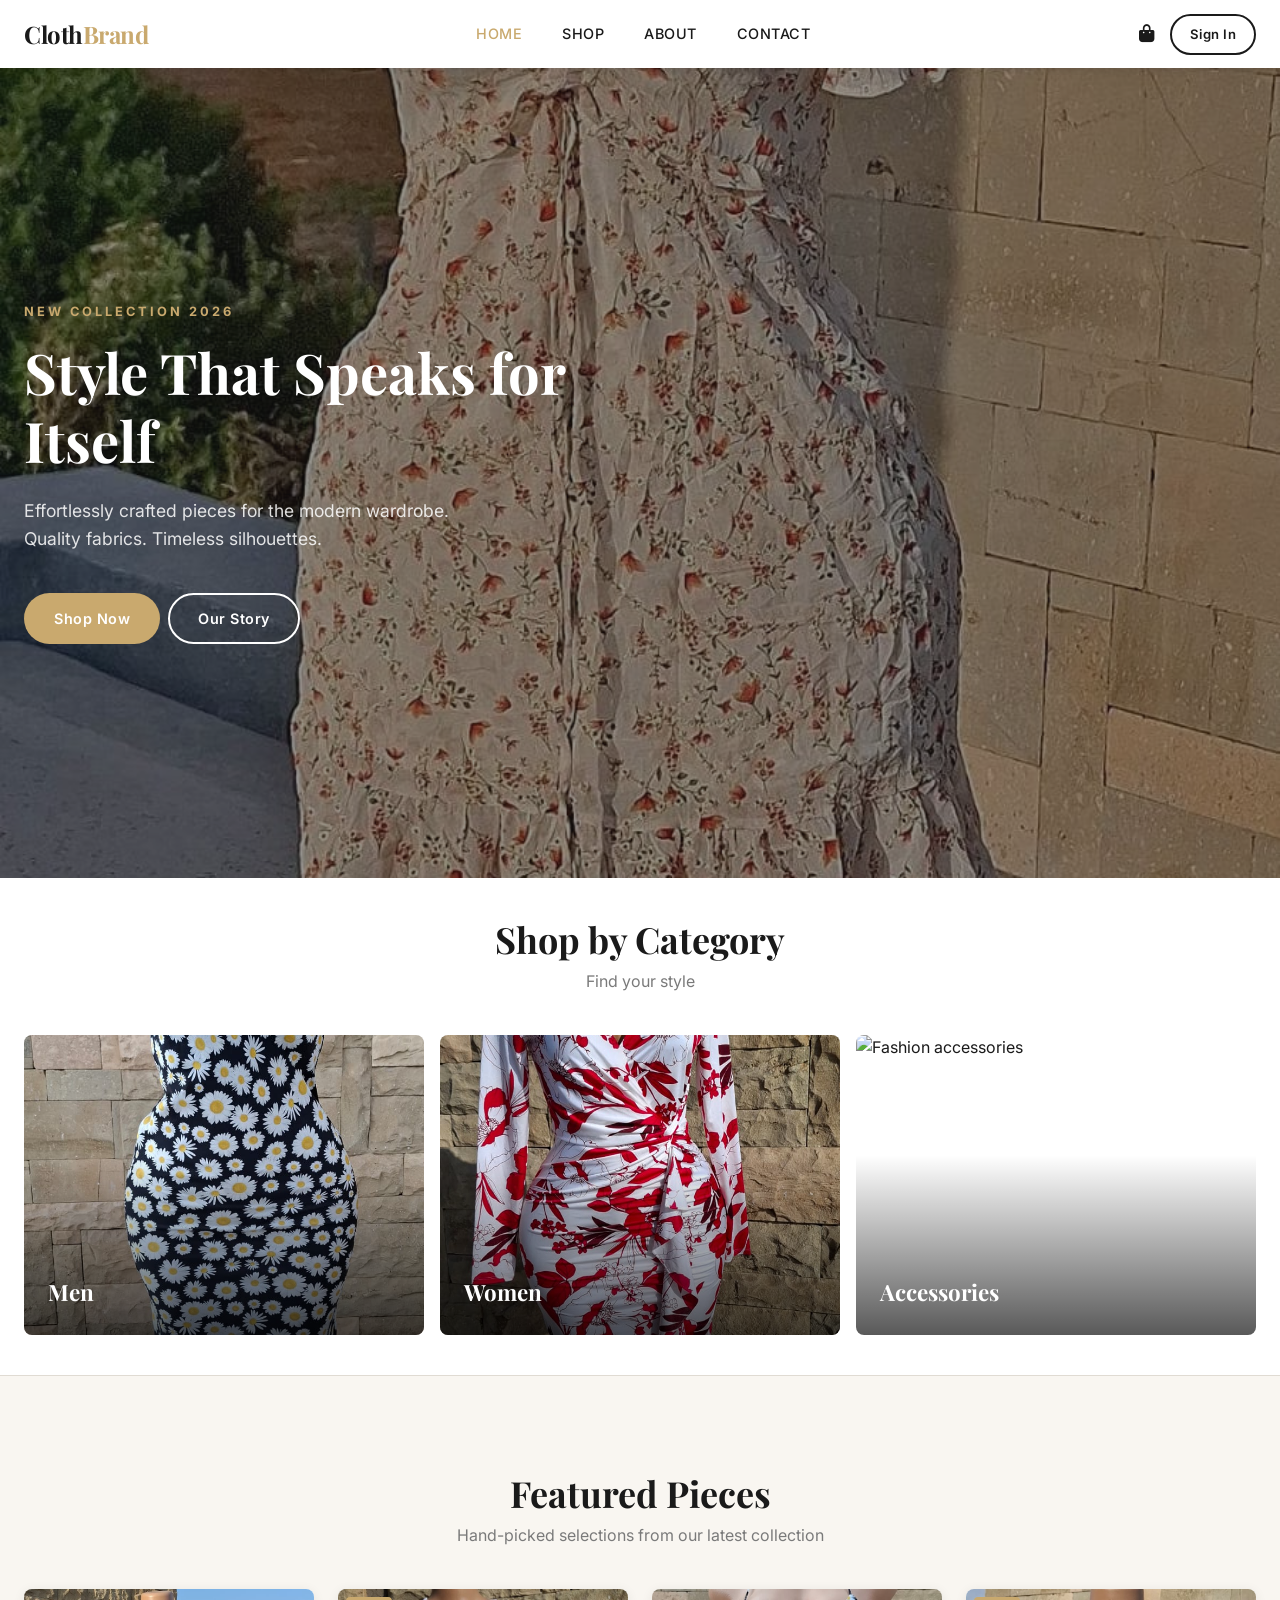
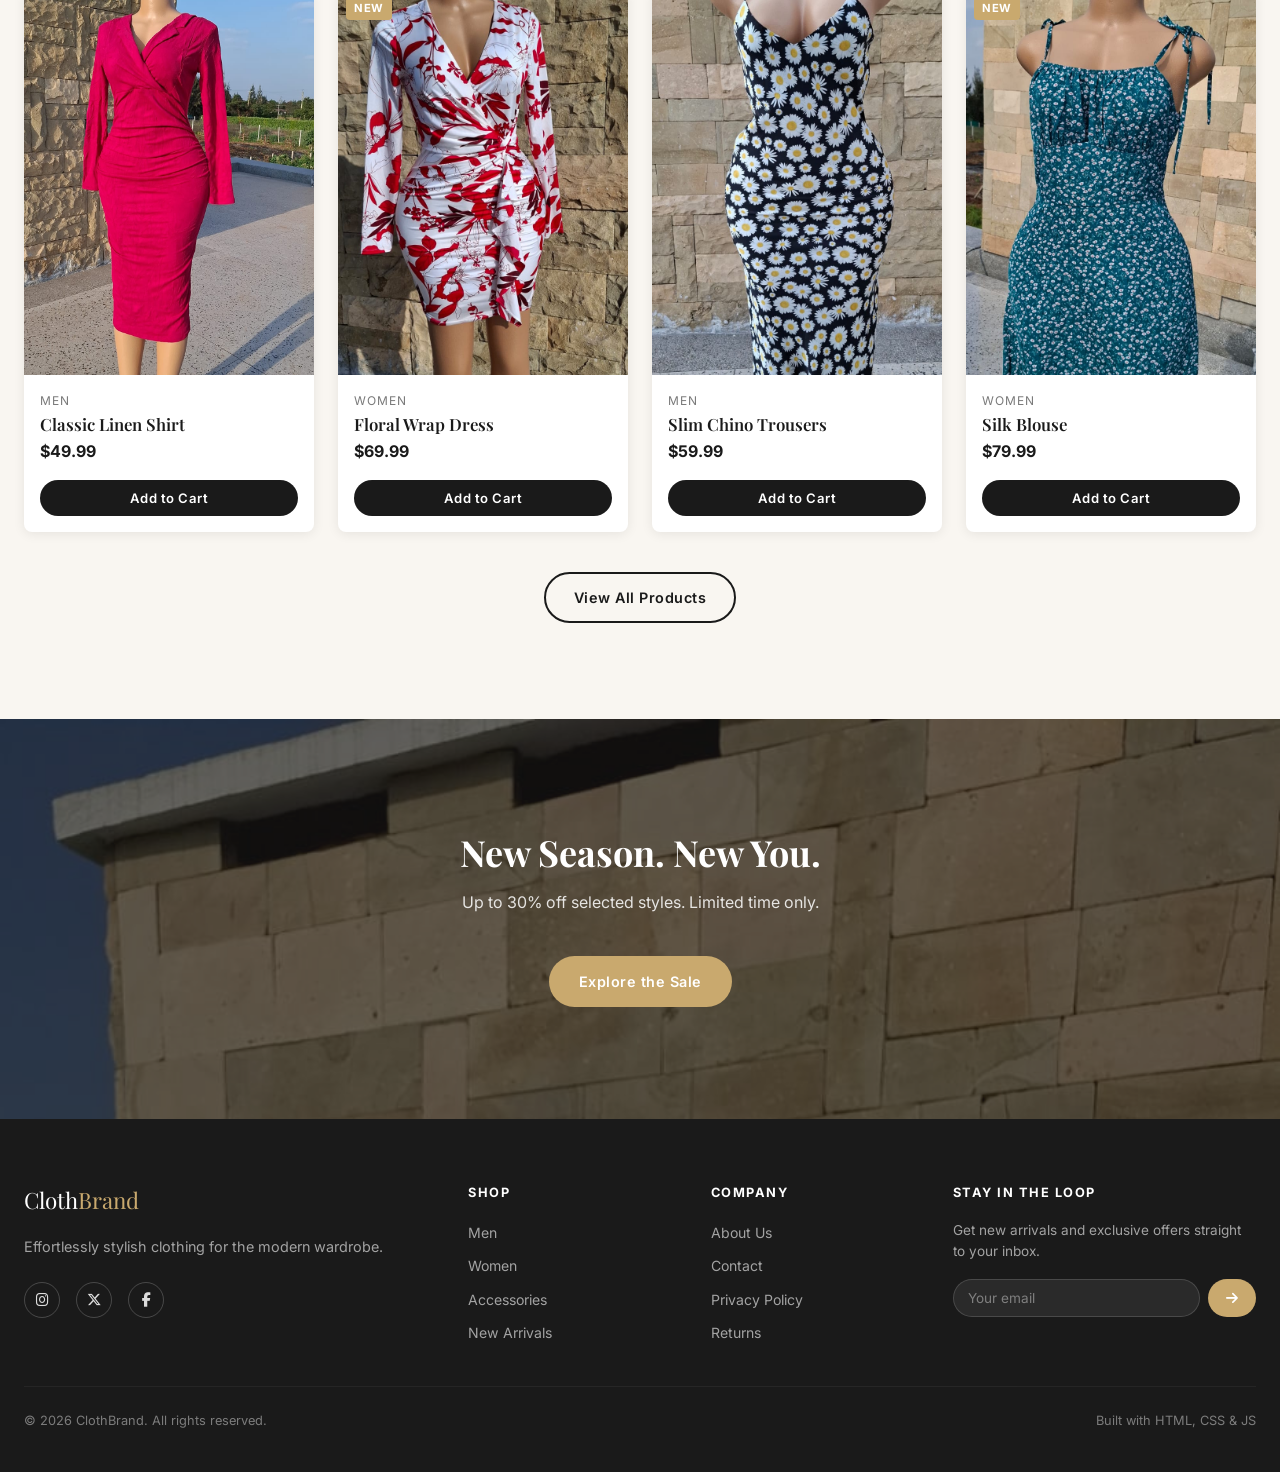
==== src/pages/index.html @ 19f6bce6 "feat: initial project scaffold — HTML pages, CSS, JS, spec files, images" ====
<!DOCTYPE html>
<html lang="en">
<head>
  <meta charset="UTF-8">
  <meta name="viewport" content="width=device-width, initial-scale=1.0">
  <meta name="description" content="Clothing Brand — Discover effortlessly stylish clothing for every occasion. Shop men's, women's and accessories.">
  <title>Clothing Brand — Home</title>

  <!-- Fonts -->
  <link rel="preconnect" href="https://fonts.googleapis.com">
  <link rel="preconnect" href="https://fonts.gstatic.com" crossorigin>
  <link href="https://fonts.googleapis.com/css2?family=Inter:wght@400;500;600;700&family=Playfair+Display:wght@700&display=swap" rel="stylesheet">

  <!-- Icons -->
  <link rel="stylesheet" href="https://cdnjs.cloudflare.com/ajax/libs/font-awesome/6.5.0/css/all.min.css">

  <!-- Styles -->
  <link rel="stylesheet" href="../css/base.css">
  <link rel="stylesheet" href="../css/layout.css">
  <link rel="stylesheet" href="../css/components.css">
  <link rel="stylesheet" href="../css/pages.css">
</head>
<body>

  <!-- ── NAVBAR ─────────────────────────────────────────── -->
  <nav class="navbar" role="navigation" aria-label="Main navigation">
    <div class="container">
      <div class="navbar__inner">
        <a href="index.html" class="navbar__logo">Cloth<span>Brand</span></a>

        <ul class="navbar__links">
          <li><a href="index.html">Home</a></li>
          <li><a href="shop.html">Shop</a></li>
          <li><a href="about.html">About</a></li>
          <li><a href="contact.html">Contact</a></li>
        </ul>

        <div class="navbar__actions">
          <a href="cart.html" class="cart-btn" aria-label="Shopping cart">
            <i class="fa-solid fa-bag-shopping"></i>
            <span class="cart-badge hidden" aria-live="polite">0</span>
          </a>
          <a href="auth.html" class="btn btn--outline btn--sm">Sign In</a>
          <button class="hamburger" aria-label="Toggle navigation menu" aria-expanded="false">
            <span></span><span></span><span></span>
          </button>
        </div>
      </div>
    </div>
  </nav>

  <!-- Mobile nav -->
  <div class="mobile-nav" role="navigation" aria-label="Mobile navigation">
    <a href="index.html">Home</a>
    <a href="shop.html">Shop</a>
    <a href="about.html">About</a>
    <a href="contact.html">Contact</a>
    <a href="cart.html"><i class="fa-solid fa-bag-shopping"></i> Cart</a>
    <a href="auth.html">Sign In</a>
  </div>

  <main>
    <!-- ── HERO ───────────────────────────────────────────── -->
    <section class="hero" aria-label="Hero banner">
      <div class="hero__bg" role="img" aria-label="Fashion model in stylish clothing"></div>
      <div class="container">
        <div class="hero__content">
          <p class="hero__label">New Collection 2026</p>
          <h1 class="hero__title">Style That Speaks for Itself</h1>
          <p class="hero__subtitle">
            Effortlessly crafted pieces for the modern wardrobe.<br>
            Quality fabrics. Timeless silhouettes.
          </p>
          <div class="flex gap-sm flex-wrap">
            <a href="shop.html" class="btn btn--accent">Shop Now</a>
            <a href="about.html" class="btn btn--outline" style="border-color:#fff;color:#fff">Our Story</a>
          </div>
        </div>
      </div>
    </section>

    <!-- ── CATEGORY STRIP ─────────────────────────────────── -->
    <section class="category-strip section--sm" aria-label="Shop by category">
      <div class="container">
        <div class="section-heading">
          <h2>Shop by Category</h2>
          <p>Find your style</p>
        </div>
        <div class="category-strip__grid">
          <a href="shop.html?category=men" class="category-card" aria-label="Shop Men's clothing">
            <img src="../../public/images/cbs4.jpeg" alt="Men's clothing" class="category-card__img">
            <div class="category-card__overlay">
              <span class="category-card__label">Men</span>
            </div>
          </a>
          <a href="shop.html?category=women" class="category-card" aria-label="Shop Women's clothing">
            <img src="../../public/images/cbs3.jpeg" alt="Women's clothing" class="category-card__img">
            <div class="category-card__overlay">
              <span class="category-card__label">Women</span>
            </div>
          </a>
          <a href="shop.html?category=accessories" class="category-card" aria-label="Shop Accessories">
            <img src="../../public/images/cbs6.jpeg" alt="Fashion accessories" class="category-card__img">
            <div class="category-card__overlay">
              <span class="category-card__label">Accessories</span>
            </div>
          </a>
        </div>
      </div>
    </section>

    <!-- ── FEATURED PRODUCTS ──────────────────────────────── -->
    <section class="section" aria-label="Featured products">
      <div class="container">
        <div class="section-heading">
          <h2>Featured Pieces</h2>
          <p>Hand-picked selections from our latest collection</p>
        </div>
        <div class="product-grid product-grid--4" id="featured-grid">
          <!-- Populated by main.js -->
        </div>
        <div class="text-center mt-xl">
          <a href="shop.html" class="btn btn--outline">View All Products</a>
        </div>
      </div>
    </section>

    <!-- ── PROMO BANNER ───────────────────────────────────── -->
    <section class="promo-banner" aria-label="Promotional banner">
      <div class="promo-banner__bg" role="img" aria-label="Fashion collection promo banner"></div>
      <div class="container">
        <div class="promo-banner__content">
          <h2>New Season. New You.</h2>
          <p>Up to 30% off selected styles. Limited time only.</p>
          <a href="shop.html" class="btn btn--accent">Explore the Sale</a>
        </div>
      </div>
    </section>
  </main>

  <!-- ── FOOTER ─────────────────────────────────────────── -->
  <footer class="footer" role="contentinfo">
    <div class="container">
      <div class="footer__grid">
        <div>
          <p class="footer__brand-name">Cloth<span>Brand</span></p>
          <p class="footer__tagline">Effortlessly stylish clothing for the modern wardrobe.</p>
          <div class="footer__socials" aria-label="Social media links">
            <a href="#" aria-label="Instagram"><i class="fa-brands fa-instagram"></i></a>
            <a href="#" aria-label="Twitter / X"><i class="fa-brands fa-x-twitter"></i></a>
            <a href="#" aria-label="Facebook"><i class="fa-brands fa-facebook-f"></i></a>
          </div>
        </div>
        <div>
          <p class="footer__heading">Shop</p>
          <ul class="footer__links">
            <li><a href="shop.html?category=men">Men</a></li>
            <li><a href="shop.html?category=women">Women</a></li>
            <li><a href="shop.html?category=accessories">Accessories</a></li>
            <li><a href="shop.html">New Arrivals</a></li>
          </ul>
        </div>
        <div>
          <p class="footer__heading">Company</p>
          <ul class="footer__links">
            <li><a href="about.html">About Us</a></li>
            <li><a href="contact.html">Contact</a></li>
            <li><a href="#">Privacy Policy</a></li>
            <li><a href="#">Returns</a></li>
          </ul>
        </div>
        <div>
          <p class="footer__heading">Stay in the Loop</p>
          <p style="font-size:0.85rem;opacity:0.7;margin-bottom:1rem;">
            Get new arrivals and exclusive offers straight to your inbox.
          </p>
          <form class="newsletter-form" aria-label="Newsletter signup" onsubmit="return false">
            <input type="email" class="newsletter-input" placeholder="Your email" aria-label="Email address">
            <button type="submit" class="newsletter-btn" aria-label="Subscribe to newsletter">
              <i class="fa-solid fa-arrow-right"></i>
            </button>
          </form>
        </div>
      </div>
      <div class="footer__bottom">
        <span>&copy; 2026 ClothBrand. All rights reserved.</span>
        <span>Built with HTML, CSS &amp; JS</span>
      </div>
    </div>
  </footer>

  <!-- JS (ES modules) -->
  <script type="module" src="../js/main.js"></script>
</body>
</html>
---- src/css/base.css ----
/* ============================================================
   BASE.CSS — Reset, Custom Properties, Typography
   ============================================================ */

/* --- CSS Reset --- */
*, *::before, *::after {
  box-sizing: border-box;
  margin: 0;
  padding: 0;
}

html {
  scroll-behavior: smooth;
  font-size: 16px;
}

body {
  font-family: var(--font-body);
  background-color: var(--color-bg);
  color: var(--color-primary);
  line-height: 1.6;
  -webkit-font-smoothing: antialiased;
}

img {
  max-width: 100%;
  height: auto;
  display: block;
}

a {
  color: inherit;
  text-decoration: none;
}

ul, ol {
  list-style: none;
}

button, input, select, textarea {
  font-family: inherit;
  font-size: inherit;
}

button {
  cursor: pointer;
  border: none;
  background: none;
}

/* --- Design Tokens --- */
:root {
  /* Colors */
  --color-primary:  #1a1a1a;
  --color-accent:   #c9a96e;
  --color-accent-dark: #b08d52;
  --color-bg:       #f9f6f1;
  --color-surface:  #ffffff;
  --color-muted:    #7a7a7a;
  --color-border:   #e0dbd3;
  --color-error:    #d94f4f;
  --color-success:  #3a9e6f;

  /* Typography */
  --font-heading: 'Playfair Display', Georgia, serif;
  --font-body:    'Inter', -apple-system, BlinkMacSystemFont, sans-serif;

  /* Sizing */
  --radius-sm:   4px;
  --radius-card: 8px;
  --radius-pill: 50px;

  /* Shadows */
  --shadow-card: 0 2px 12px rgba(0, 0, 0, 0.08);
  --shadow-nav:  0 2px 8px rgba(0, 0, 0, 0.10);

  /* Transitions */
  --transition: 0.2s ease;

  /* Spacing scale */
  --space-xs:  4px;
  --space-sm:  8px;
  --space-md:  16px;
  --space-lg:  24px;
  --space-xl:  40px;
  --space-2xl: 64px;
  --space-3xl: 96px;
}

/* --- Typography Scale --- */
h1, h2, h3, h4, h5, h6 {
  font-family: var(--font-heading);
  line-height: 1.2;
  font-weight: 700;
}

h1 { font-size: clamp(2rem, 5vw, 3.5rem); }
h2 { font-size: clamp(1.5rem, 3vw, 2.25rem); }
h3 { font-size: clamp(1.2rem, 2vw, 1.5rem); }
h4 { font-size: 1.125rem; }

p {
  margin-bottom: var(--space-md);
}

p:last-child {
  margin-bottom: 0;
}

/* --- Focus styles (accessibility) --- */
:focus-visible {
  outline: 2px solid var(--color-accent);
  outline-offset: 3px;
}

/* --- Screen reader only utility --- */
.sr-only {
  position: absolute;
  width: 1px;
  height: 1px;
  overflow: hidden;
  clip: rect(0 0 0 0);
  white-space: nowrap;
}
---- src/css/layout.css ----
/* ============================================================
   LAYOUT.CSS — Container, Grid, Flexbox Utilities
   ============================================================ */

/* --- Container --- */
.container {
  width: 100%;
  max-width: 1280px;
  margin-inline: auto;
  padding-inline: var(--space-lg);
}

.container--narrow {
  max-width: 800px;
  margin-inline: auto;
  padding-inline: var(--space-lg);
}

/* --- Section spacing --- */
.section {
  padding-block: var(--space-3xl);
}

.section--sm {
  padding-block: var(--space-xl);
}

/* --- Page header --- */
.page-header {
  background-color: var(--color-surface);
  padding-block: var(--space-xl);
  border-bottom: 1px solid var(--color-border);
  text-align: center;
}

.page-header h1 {
  margin-bottom: var(--space-xs);
}

.page-header p {
  color: var(--color-muted);
  margin-bottom: 0;
}

/* --- Product grids --- */
.product-grid {
  display: grid;
  grid-template-columns: repeat(3, 1fr);
  gap: var(--space-lg);
}

.product-grid--4 {
  grid-template-columns: repeat(4, 1fr);
}

/* --- Two column layout --- */
.two-col {
  display: grid;
  grid-template-columns: 1fr 1fr;
  gap: var(--space-xl);
  align-items: start;
}

.two-col--sidebar {
  grid-template-columns: 260px 1fr;
  gap: var(--space-xl);
}

/* --- Flex utilities --- */
.flex        { display: flex; }
.flex-center { display: flex; align-items: center; justify-content: center; }
.flex-between{ display: flex; align-items: center; justify-content: space-between; }
.flex-col    { display: flex; flex-direction: column; }
.flex-wrap   { flex-wrap: wrap; }
.gap-sm      { gap: var(--space-sm); }
.gap-md      { gap: var(--space-md); }
.gap-lg      { gap: var(--space-lg); }

/* --- Text alignment --- */
.text-center { text-align: center; }
.text-right  { text-align: right; }

/* --- Spacing helpers --- */
.mt-sm  { margin-top: var(--space-sm); }
.mt-md  { margin-top: var(--space-md); }
.mt-lg  { margin-top: var(--space-lg); }
.mt-xl  { margin-top: var(--space-xl); }
.mb-md  { margin-bottom: var(--space-md); }
.mb-lg  { margin-bottom: var(--space-lg); }

/* --- Responsive Breakpoints --- */
@media (max-width: 1024px) {
  .product-grid        { grid-template-columns: repeat(2, 1fr); }
  .product-grid--4     { grid-template-columns: repeat(2, 1fr); }
  .two-col--sidebar    { grid-template-columns: 1fr; }
}

@media (max-width: 640px) {
  .container           { padding-inline: var(--space-md); }
  .product-grid        { grid-template-columns: 1fr; }
  .product-grid--4     { grid-template-columns: repeat(2, 1fr); }
  .two-col             { grid-template-columns: 1fr; }
  .section             { padding-block: var(--space-xl); }
}
---- src/css/components.css ----
/* ============================================================
   COMPONENTS.CSS — Navbar, Buttons, Cards, Forms, Footer
   ============================================================ */

/* ── NAVBAR ─────────────────────────────────────────────── */
.navbar {
  position: sticky;
  top: 0;
  z-index: 100;
  background-color: var(--color-surface);
  box-shadow: var(--shadow-nav);
  height: 68px;
  display: flex;
  align-items: center;
}

.navbar__inner {
  display: flex;
  align-items: center;
  justify-content: space-between;
  width: 100%;
}

.navbar__logo {
  font-family: var(--font-heading);
  font-size: 1.5rem;
  font-weight: 700;
  color: var(--color-primary);
  letter-spacing: -0.5px;
}

.navbar__logo span {
  color: var(--color-accent);
}

.navbar__links {
  display: flex;
  align-items: center;
  gap: var(--space-xl);
}

.navbar__links a {
  font-size: 0.9rem;
  font-weight: 500;
  letter-spacing: 0.5px;
  text-transform: uppercase;
  color: var(--color-primary);
  transition: color var(--transition);
}

.navbar__links a:hover,
.navbar__links a.active {
  color: var(--color-accent);
}

.navbar__actions {
  display: flex;
  align-items: center;
  gap: var(--space-md);
}

.cart-btn {
  position: relative;
  display: flex;
  align-items: center;
  gap: var(--space-xs);
  font-size: 1.1rem;
  color: var(--color-primary);
  transition: color var(--transition);
}

.cart-btn:hover { color: var(--color-accent); }

.cart-badge {
  position: absolute;
  top: -8px;
  right: -8px;
  background-color: var(--color-accent);
  color: #fff;
  font-size: 0.65rem;
  font-family: var(--font-body);
  font-weight: 700;
  width: 18px;
  height: 18px;
  border-radius: 50%;
  display: flex;
  align-items: center;
  justify-content: center;
  line-height: 1;
}

.cart-badge.hidden { display: none; }

/* Hamburger */
.hamburger {
  display: none;
  flex-direction: column;
  gap: 5px;
  cursor: pointer;
  padding: var(--space-xs);
  background: none;
  border: none;
}

.hamburger span {
  display: block;
  width: 24px;
  height: 2px;
  background-color: var(--color-primary);
  border-radius: 2px;
  transition: transform var(--transition), opacity var(--transition);
}

.hamburger.open span:nth-child(1) { transform: translateY(7px) rotate(45deg); }
.hamburger.open span:nth-child(2) { opacity: 0; }
.hamburger.open span:nth-child(3) { transform: translateY(-7px) rotate(-45deg); }

/* Mobile nav */
.mobile-nav {
  display: none;
  position: fixed;
  top: 68px;
  left: 0;
  right: 0;
  background-color: var(--color-surface);
  box-shadow: var(--shadow-nav);
  padding: var(--space-lg);
  z-index: 99;
  flex-direction: column;
  gap: var(--space-md);
}

.mobile-nav.open { display: flex; }

.mobile-nav a {
  font-size: 1rem;
  font-weight: 500;
  text-transform: uppercase;
  letter-spacing: 0.5px;
  padding-block: var(--space-sm);
  border-bottom: 1px solid var(--color-border);
}

@media (max-width: 768px) {
  .navbar__links  { display: none; }
  .hamburger      { display: flex; }
}

/* ── BUTTONS ─────────────────────────────────────────────── */
.btn {
  display: inline-flex;
  align-items: center;
  justify-content: center;
  gap: var(--space-sm);
  padding: 12px 28px;
  border-radius: var(--radius-pill);
  font-weight: 600;
  font-size: 0.9rem;
  letter-spacing: 0.5px;
  transition: background-color var(--transition), color var(--transition), transform var(--transition);
  cursor: pointer;
  border: 2px solid transparent;
}

.btn:active { transform: scale(0.97); }

.btn--primary {
  background-color: var(--color-primary);
  color: #fff;
}
.btn--primary:hover { background-color: #333; }

.btn--accent {
  background-color: var(--color-accent);
  color: #fff;
}
.btn--accent:hover { background-color: var(--color-accent-dark); }

.btn--outline {
  background-color: transparent;
  border-color: var(--color-primary);
  color: var(--color-primary);
}
.btn--outline:hover {
  background-color: var(--color-primary);
  color: #fff;
}

.btn--outline-accent {
  background-color: transparent;
  border-color: var(--color-accent);
  color: var(--color-accent);
}
.btn--outline-accent:hover {
  background-color: var(--color-accent);
  color: #fff;
}

.btn--sm   { padding: 8px 18px; font-size: 0.82rem; }
.btn--full { width: 100%; }

.btn:disabled {
  opacity: 0.45;
  cursor: not-allowed;
  transform: none;
}

/* ── PRODUCT CARD ────────────────────────────────────────── */
.product-card {
  background-color: var(--color-surface);
  border-radius: var(--radius-card);
  box-shadow: var(--shadow-card);
  overflow: hidden;
  transition: transform var(--transition), box-shadow var(--transition);
  cursor: pointer;
}

.product-card:hover {
  transform: translateY(-4px);
  box-shadow: 0 8px 24px rgba(0, 0, 0, 0.12);
}

.product-card__img-wrap {
  position: relative;
  overflow: hidden;
  aspect-ratio: 3 / 4;
  background-color: #f0ece6;
}

.product-card__img-wrap img {
  width: 100%;
  height: 100%;
  object-fit: cover;
  transition: transform 0.4s ease;
}

.product-card:hover .product-card__img-wrap img {
  transform: scale(1.05);
}

.product-card__badge {
  position: absolute;
  top: var(--space-sm);
  left: var(--space-sm);
  background-color: var(--color-accent);
  color: #fff;
  font-size: 0.7rem;
  font-weight: 700;
  text-transform: uppercase;
  letter-spacing: 0.5px;
  padding: 3px 8px;
  border-radius: var(--radius-sm);
}

.product-card__body {
  padding: var(--space-md);
}

.product-card__category {
  font-size: 0.75rem;
  text-transform: uppercase;
  letter-spacing: 1px;
  color: var(--color-muted);
  margin-bottom: var(--space-xs);
}

.product-card__name {
  font-family: var(--font-heading);
  font-size: 1.05rem;
  font-weight: 600;
  margin-bottom: var(--space-xs);
}

.product-card__price {
  font-weight: 700;
  font-size: 1rem;
  color: var(--color-primary);
  margin-bottom: var(--space-md);
}

/* ── FORMS ───────────────────────────────────────────────── */
.form-group {
  margin-bottom: var(--space-md);
}

.form-group label {
  display: block;
  font-size: 0.85rem;
  font-weight: 600;
  margin-bottom: var(--space-xs);
  color: var(--color-primary);
}

.form-control {
  width: 100%;
  padding: 12px 16px;
  border: 1px solid var(--color-border);
  border-radius: var(--radius-card);
  background-color: var(--color-surface);
  color: var(--color-primary);
  font-size: 0.95rem;
  transition: border-color var(--transition), box-shadow var(--transition);
}

.form-control:focus {
  outline: none;
  border-color: var(--color-accent);
  box-shadow: 0 0 0 3px rgba(201, 169, 110, 0.18);
}

.form-control::placeholder { color: var(--color-muted); }

.form-control.error { border-color: var(--color-error); }

.form-error {
  font-size: 0.8rem;
  color: var(--color-error);
  margin-top: var(--space-xs);
  display: none;
}

.form-error.visible { display: block; }

.form-grid {
  display: grid;
  grid-template-columns: 1fr 1fr;
  gap: var(--space-md);
}

@media (max-width: 640px) {
  .form-grid { grid-template-columns: 1fr; }
}

/* ── BREADCRUMB ──────────────────────────────────────────── */
.breadcrumb {
  display: flex;
  align-items: center;
  gap: var(--space-sm);
  font-size: 0.85rem;
  color: var(--color-muted);
  padding-block: var(--space-md);
}

.breadcrumb a { transition: color var(--transition); }
.breadcrumb a:hover { color: var(--color-accent); }

/* ── FOOTER ──────────────────────────────────────────────── */
.footer {
  background-color: var(--color-primary);
  color: rgba(255, 255, 255, 0.85);
  padding-block: var(--space-2xl) var(--space-xl);
}

.footer__grid {
  display: grid;
  grid-template-columns: 2fr 1fr 1fr 1.5fr;
  gap: var(--space-xl);
  margin-bottom: var(--space-xl);
}

.footer__brand-name {
  font-family: var(--font-heading);
  font-size: 1.4rem;
  color: #fff;
  margin-bottom: var(--space-md);
}

.footer__brand-name span { color: var(--color-accent); }

.footer__tagline {
  font-size: 0.9rem;
  opacity: 0.7;
  margin-bottom: var(--space-lg);
}

.footer__socials {
  display: flex;
  gap: var(--space-md);
}

.footer__socials a {
  width: 36px;
  height: 36px;
  border: 1px solid rgba(255,255,255,0.2);
  border-radius: 50%;
  display: flex;
  align-items: center;
  justify-content: center;
  font-size: 0.9rem;
  transition: background-color var(--transition), border-color var(--transition);
}

.footer__socials a:hover {
  background-color: var(--color-accent);
  border-color: var(--color-accent);
  color: #fff;
}

.footer__heading {
  font-family: var(--font-body);
  font-size: 0.8rem;
  font-weight: 700;
  text-transform: uppercase;
  letter-spacing: 1.5px;
  color: #fff;
  margin-bottom: var(--space-md);
}

.footer__links {
  display: flex;
  flex-direction: column;
  gap: var(--space-sm);
}

.footer__links a {
  font-size: 0.88rem;
  opacity: 0.7;
  transition: opacity var(--transition), color var(--transition);
}

.footer__links a:hover { opacity: 1; color: var(--color-accent); }

/* Newsletter */
.newsletter-form {
  display: flex;
  gap: var(--space-sm);
}

.newsletter-input {
  flex: 1;
  padding: 10px 14px;
  border: 1px solid rgba(255,255,255,0.15);
  border-radius: var(--radius-pill);
  background-color: rgba(255,255,255,0.07);
  color: #fff;
  font-size: 0.85rem;
}

.newsletter-input::placeholder { color: rgba(255,255,255,0.4); }
.newsletter-input:focus { outline: none; border-color: var(--color-accent); }

.newsletter-btn {
  padding: 10px 18px;
  background-color: var(--color-accent);
  color: #fff;
  border-radius: var(--radius-pill);
  font-size: 0.85rem;
  font-weight: 600;
  transition: background-color var(--transition);
}

.newsletter-btn:hover { background-color: var(--color-accent-dark); }

/* Footer bottom bar */
.footer__bottom {
  border-top: 1px solid rgba(255,255,255,0.1);
  padding-top: var(--space-lg);
  display: flex;
  align-items: center;
  justify-content: space-between;
  font-size: 0.8rem;
  opacity: 0.5;
}

@media (max-width: 1024px) {
  .footer__grid { grid-template-columns: 1fr 1fr; }
}

@media (max-width: 640px) {
  .footer__grid { grid-template-columns: 1fr; }
  .footer__bottom { flex-direction: column; gap: var(--space-sm); text-align: center; }
}

/* ── QUANTITY STEPPER ────────────────────────────────────── */
.qty-stepper {
  display: inline-flex;
  align-items: center;
  border: 1px solid var(--color-border);
  border-radius: var(--radius-pill);
  overflow: hidden;
}

.qty-stepper button {
  width: 36px;
  height: 36px;
  font-size: 1.1rem;
  display: flex;
  align-items: center;
  justify-content: center;
  transition: background-color var(--transition);
}

.qty-stepper button:hover { background-color: var(--color-bg); }

.qty-stepper input {
  width: 44px;
  height: 36px;
  text-align: center;
  border: none;
  border-left: 1px solid var(--color-border);
  border-right: 1px solid var(--color-border);
  font-size: 0.95rem;
  font-weight: 600;
  -moz-appearance: textfield;
}

.qty-stepper input::-webkit-outer-spin-button,
.qty-stepper input::-webkit-inner-spin-button { -webkit-appearance: none; }

/* ── TABS ────────────────────────────────────────────────── */
.tabs {
  display: flex;
  border-bottom: 2px solid var(--color-border);
  gap: var(--space-lg);
  margin-bottom: var(--space-xl);
}

.tab-btn {
  padding-bottom: var(--space-md);
  font-weight: 600;
  font-size: 0.9rem;
  text-transform: uppercase;
  letter-spacing: 0.5px;
  color: var(--color-muted);
  border-bottom: 2px solid transparent;
  margin-bottom: -2px;
  transition: color var(--transition), border-color var(--transition);
}

.tab-btn.active {
  color: var(--color-primary);
  border-bottom-color: var(--color-accent);
}

.tab-panel { display: none; }
.tab-panel.active { display: block; }

/* ── ALERT / NOTIFICATION ────────────────────────────────── */
.alert {
  padding: var(--space-md) var(--space-lg);
  border-radius: var(--radius-card);
  font-size: 0.9rem;
  font-weight: 500;
  margin-bottom: var(--space-md);
}

.alert--success {
  background-color: rgba(58, 158, 111, 0.1);
  color: var(--color-success);
  border: 1px solid rgba(58, 158, 111, 0.25);
}

.alert--error {
  background-color: rgba(217, 79, 79, 0.1);
  color: var(--color-error);
  border: 1px solid rgba(217, 79, 79, 0.25);
}

/* ── EMPTY STATE ─────────────────────────────────────────── */
.empty-state {
  text-align: center;
  padding: var(--space-3xl) var(--space-lg);
  color: var(--color-muted);
}

.empty-state i { font-size: 3rem; margin-bottom: var(--space-lg); color: var(--color-border); }
.empty-state h3 { margin-bottom: var(--space-sm); color: var(--color-primary); }
---- src/css/pages.css ----
/* ============================================================
   PAGES.CSS — Page-specific styles
   ============================================================ */

/* ── HOMEPAGE ────────────────────────────────────────────── */
.hero {
  position: relative;
  min-height: 90vh;
  display: flex;
  align-items: center;
  overflow: hidden;
  background-color: var(--color-primary);
}

.hero__bg {
  position: absolute;
  inset: 0;
  background-image: url('../../public/images/cbs1.jpeg');
  background-size: cover;
  background-position: center;
  opacity: 0.55;
}

.hero__content {
  position: relative;
  z-index: 1;
  color: #fff;
  max-width: 600px;
}

.hero__label {
  font-size: 0.8rem;
  font-weight: 700;
  text-transform: uppercase;
  letter-spacing: 3px;
  color: var(--color-accent);
  margin-bottom: var(--space-md);
}

.hero__title {
  color: #fff;
  margin-bottom: var(--space-lg);
}

.hero__subtitle {
  font-size: 1.1rem;
  opacity: 0.85;
  margin-bottom: var(--space-xl);
}

/* Category strip */
.category-strip {
  background-color: var(--color-surface);
  padding-block: var(--space-xl);
  border-bottom: 1px solid var(--color-border);
}

.category-strip__grid {
  display: grid;
  grid-template-columns: repeat(3, 1fr);
  gap: var(--space-md);
}

.category-card {
  position: relative;
  border-radius: var(--radius-card);
  overflow: hidden;
  aspect-ratio: 4 / 3;
  cursor: pointer;
}

.category-card__img {
  width: 100%;
  height: 100%;
  object-fit: cover;
  transition: transform 0.4s ease;
}

.category-card:hover .category-card__img { transform: scale(1.06); }

.category-card__overlay {
  position: absolute;
  inset: 0;
  background: linear-gradient(to top, rgba(0,0,0,0.65) 0%, transparent 60%);
  display: flex;
  align-items: flex-end;
  padding: var(--space-lg);
}

.category-card__label {
  font-family: var(--font-heading);
  font-size: 1.4rem;
  color: #fff;
  font-weight: 700;
}

/* Promo banner */
.promo-banner {
  position: relative;
  min-height: 400px;
  display: flex;
  align-items: center;
  overflow: hidden;
  background-color: var(--color-primary);
}

.promo-banner__bg {
  position: absolute;
  inset: 0;
  background-image: url('../../public/images/cbs7.jpeg');
  background-size: cover;
  background-position: center top;
  opacity: 0.45;
}

.promo-banner__content {
  position: relative;
  z-index: 1;
  color: #fff;
  text-align: center;
  width: 100%;
}

.promo-banner__content h2 { color: #fff; margin-bottom: var(--space-md); }
.promo-banner__content p  { opacity: 0.85; margin-bottom: var(--space-xl); }

/* Section headings */
.section-heading {
  text-align: center;
  margin-bottom: var(--space-xl);
}

.section-heading h2 { margin-bottom: var(--space-sm); }
.section-heading p  { color: var(--color-muted); }

/* ── SHOP PAGE ───────────────────────────────────────────── */
.filter-bar {
  display: flex;
  align-items: center;
  justify-content: space-between;
  flex-wrap: wrap;
  gap: var(--space-md);
  margin-bottom: var(--space-xl);
  padding-bottom: var(--space-md);
  border-bottom: 1px solid var(--color-border);
}

.filter-pills {
  display: flex;
  flex-wrap: wrap;
  gap: var(--space-sm);
}

.filter-pill {
  padding: 6px 18px;
  border-radius: var(--radius-pill);
  border: 1.5px solid var(--color-border);
  font-size: 0.82rem;
  font-weight: 600;
  text-transform: uppercase;
  letter-spacing: 0.5px;
  cursor: pointer;
  transition: background-color var(--transition), border-color var(--transition), color var(--transition);
  background: none;
}

.filter-pill:hover, .filter-pill.active {
  background-color: var(--color-primary);
  border-color: var(--color-primary);
  color: #fff;
}

.sort-select {
  padding: 8px 14px;
  border: 1.5px solid var(--color-border);
  border-radius: var(--radius-card);
  background-color: var(--color-surface);
  font-size: 0.85rem;
  font-weight: 500;
  cursor: pointer;
}

/* ── PRODUCT DETAIL ──────────────────────────────────────── */
.product-detail {
  display: grid;
  grid-template-columns: 1fr 1fr;
  gap: var(--space-2xl);
  align-items: start;
  padding-block: var(--space-xl);
}

.product-detail__gallery img {
  width: 100%;
  border-radius: var(--radius-card);
  object-fit: cover;
  aspect-ratio: 3 / 4;
}

.product-detail__category {
  font-size: 0.75rem;
  text-transform: uppercase;
  letter-spacing: 1.5px;
  color: var(--color-accent);
  font-weight: 600;
  margin-bottom: var(--space-sm);
}

.product-detail__name {
  font-size: 2rem;
  margin-bottom: var(--space-sm);
}

.product-detail__price {
  font-size: 1.5rem;
  font-weight: 700;
  color: var(--color-primary);
  margin-bottom: var(--space-lg);
}

.size-label, .color-label {
  font-size: 0.82rem;
  font-weight: 700;
  text-transform: uppercase;
  letter-spacing: 0.5px;
  margin-bottom: var(--space-sm);
}

.size-options, .color-options {
  display: flex;
  flex-wrap: wrap;
  gap: var(--space-sm);
  margin-bottom: var(--space-lg);
}

.size-btn {
  min-width: 44px;
  height: 44px;
  border: 1.5px solid var(--color-border);
  border-radius: var(--radius-sm);
  font-weight: 600;
  font-size: 0.85rem;
  transition: background-color var(--transition), border-color var(--transition), color var(--transition);
  background: none;
}

.size-btn:hover, .size-btn.selected {
  background-color: var(--color-primary);
  border-color: var(--color-primary);
  color: #fff;
}

.color-swatch {
  width: 32px;
  height: 32px;
  border-radius: 50%;
  border: 2px solid transparent;
  cursor: pointer;
  transition: border-color var(--transition);
  outline-offset: 3px;
}

.color-swatch.selected { border-color: var(--color-primary); outline: 2px solid var(--color-accent); }

.detail-actions {
  display: flex;
  gap: var(--space-md);
  flex-wrap: wrap;
  margin-top: var(--space-lg);
}

@media (max-width: 768px) {
  .product-detail { grid-template-columns: 1fr; }
}

/* ── CART PAGE ───────────────────────────────────────────── */
.cart-layout {
  display: grid;
  grid-template-columns: 1fr 360px;
  gap: var(--space-xl);
  align-items: start;
  padding-block: var(--space-xl);
}

.cart-table { width: 100%; border-collapse: collapse; }

.cart-table th {
  text-align: left;
  font-size: 0.78rem;
  text-transform: uppercase;
  letter-spacing: 1px;
  color: var(--color-muted);
  font-weight: 600;
  padding-bottom: var(--space-md);
  border-bottom: 1px solid var(--color-border);
}

.cart-table td {
  padding-block: var(--space-lg);
  border-bottom: 1px solid var(--color-border);
  vertical-align: middle;
}

.cart-item__product {
  display: flex;
  align-items: center;
  gap: var(--space-md);
}

.cart-item__img {
  width: 72px;
  height: 88px;
  object-fit: cover;
  border-radius: var(--radius-sm);
  flex-shrink: 0;
}

.cart-item__meta { color: var(--color-muted); font-size: 0.82rem; margin-top: var(--space-xs); }

.remove-btn { color: var(--color-error); font-size: 0.82rem; background: none; border: none; cursor: pointer; }
.remove-btn:hover { text-decoration: underline; }

/* Order summary card */
.order-summary {
  background-color: var(--color-surface);
  border-radius: var(--radius-card);
  box-shadow: var(--shadow-card);
  padding: var(--space-xl);
  position: sticky;
  top: 90px;
}

.order-summary h3 { margin-bottom: var(--space-lg); }

.summary-row {
  display: flex;
  justify-content: space-between;
  font-size: 0.9rem;
  margin-bottom: var(--space-md);
}

.summary-row--total {
  font-size: 1.1rem;
  font-weight: 700;
  padding-top: var(--space-md);
  border-top: 1px solid var(--color-border);
  margin-top: var(--space-md);
}

@media (max-width: 768px) {
  .cart-layout { grid-template-columns: 1fr; }
}

/* ── CHECKOUT PAGE ───────────────────────────────────────── */
.checkout-layout {
  display: grid;
  grid-template-columns: 1fr 380px;
  gap: var(--space-xl);
  align-items: start;
  padding-block: var(--space-xl);
}

.checkout-section {
  background-color: var(--color-surface);
  border-radius: var(--radius-card);
  box-shadow: var(--shadow-card);
  padding: var(--space-xl);
  margin-bottom: var(--space-lg);
}

.checkout-section h3 {
  font-size: 1rem;
  text-transform: uppercase;
  letter-spacing: 0.5px;
  margin-bottom: var(--space-lg);
  padding-bottom: var(--space-md);
  border-bottom: 1px solid var(--color-border);
}

.confirmation-box {
  display: none;
  text-align: center;
  padding: var(--space-2xl);
  background-color: var(--color-surface);
  border-radius: var(--radius-card);
  box-shadow: var(--shadow-card);
}

.confirmation-box.visible { display: block; }

.confirmation-box .icon {
  font-size: 3rem;
  color: var(--color-success);
  margin-bottom: var(--space-lg);
}

@media (max-width: 768px) {
  .checkout-layout { grid-template-columns: 1fr; }
}

/* ── ABOUT PAGE ──────────────────────────────────────────── */
.about-hero {
  position: relative;
  height: 50vh;
  min-height: 340px;
  overflow: hidden;
  background-color: var(--color-primary);
}

.about-hero__img {
  width: 100%;
  height: 100%;
  object-fit: cover;
  opacity: 0.55;
}

.about-hero__text {
  position: absolute;
  inset: 0;
  display: flex;
  align-items: center;
  justify-content: center;
  flex-direction: column;
  text-align: center;
  color: #fff;
  gap: var(--space-md);
}

.about-hero__text h1 { color: #fff; }

.team-grid {
  display: grid;
  grid-template-columns: repeat(3, 1fr);
  gap: var(--space-lg);
}

.team-card {
  background-color: var(--color-surface);
  border-radius: var(--radius-card);
  box-shadow: var(--shadow-card);
  overflow: hidden;
  text-align: center;
  padding-bottom: var(--space-lg);
}

.team-card__avatar {
  width: 100%;
  aspect-ratio: 1;
  object-fit: cover;
  background-color: #f0ece6;
}

.team-card__name { font-size: 1.05rem; font-weight: 700; margin-block: var(--space-md) var(--space-xs); }
.team-card__role { font-size: 0.82rem; color: var(--color-accent); text-transform: uppercase; letter-spacing: 0.5px; }

@media (max-width: 768px) {
  .team-grid { grid-template-columns: 1fr; max-width: 340px; margin-inline: auto; }
}

/* ── CONTACT PAGE ────────────────────────────────────────── */
.contact-layout {
  display: grid;
  grid-template-columns: 1fr 400px;
  gap: var(--space-xl);
  align-items: start;
  padding-block: var(--space-xl);
}

.info-card {
  display: flex;
  align-items: flex-start;
  gap: var(--space-md);
  padding: var(--space-lg);
  background-color: var(--color-surface);
  border-radius: var(--radius-card);
  box-shadow: var(--shadow-card);
  margin-bottom: var(--space-md);
}

.info-card__icon {
  width: 40px;
  height: 40px;
  border-radius: 50%;
  background-color: rgba(201, 169, 110, 0.12);
  color: var(--color-accent);
  display: flex;
  align-items: center;
  justify-content: center;
  font-size: 1rem;
  flex-shrink: 0;
}

.info-card__label { font-size: 0.78rem; text-transform: uppercase; letter-spacing: 0.5px; color: var(--color-muted); margin-bottom: var(--space-xs); }
.info-card__value { font-weight: 600; }

@media (max-width: 768px) {
  .contact-layout { grid-template-columns: 1fr; }
}

/* ── AUTH PAGE ───────────────────────────────────────────── */
.auth-wrapper {
  min-height: calc(100vh - 68px);
  display: flex;
  align-items: center;
  justify-content: center;
  padding: var(--space-xl);
  background-color: var(--color-bg);
}

.auth-card {
  background-color: var(--color-surface);
  border-radius: var(--radius-card);
  box-shadow: var(--shadow-card);
  padding: var(--space-2xl);
  width: 100%;
  max-width: 440px;
}

.auth-card h2 { margin-bottom: var(--space-sm); }
.auth-card .subtitle { color: var(--color-muted); margin-bottom: var(--space-xl); }

.auth-notice {
  font-size: 0.8rem;
  text-align: center;
  color: var(--color-muted);
  background-color: var(--color-bg);
  padding: var(--space-md);
  border-radius: var(--radius-card);
  margin-top: var(--space-lg);
}

.auth-switch {
  text-align: center;
  font-size: 0.88rem;
  margin-top: var(--space-lg);
}

.auth-switch a { color: var(--color-accent); font-weight: 600; }
.auth-switch a:hover { text-decoration: underline; }
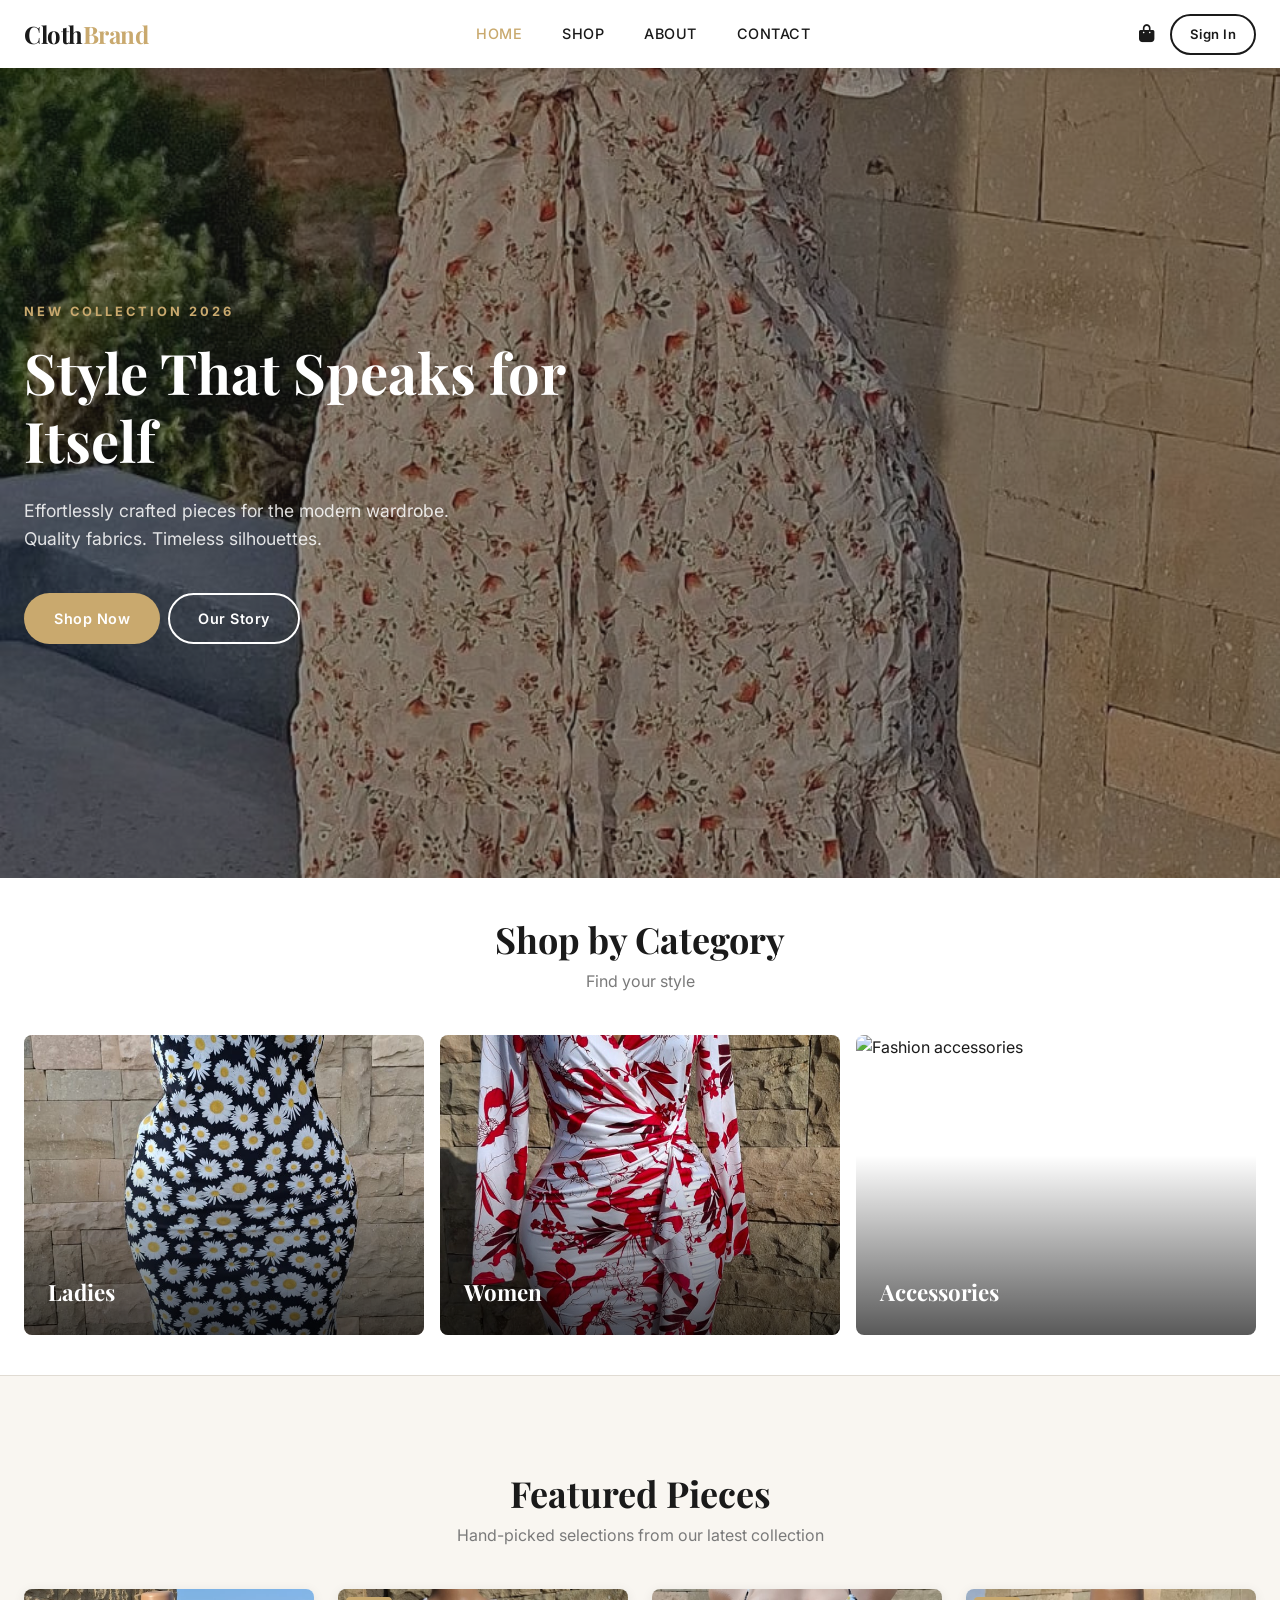
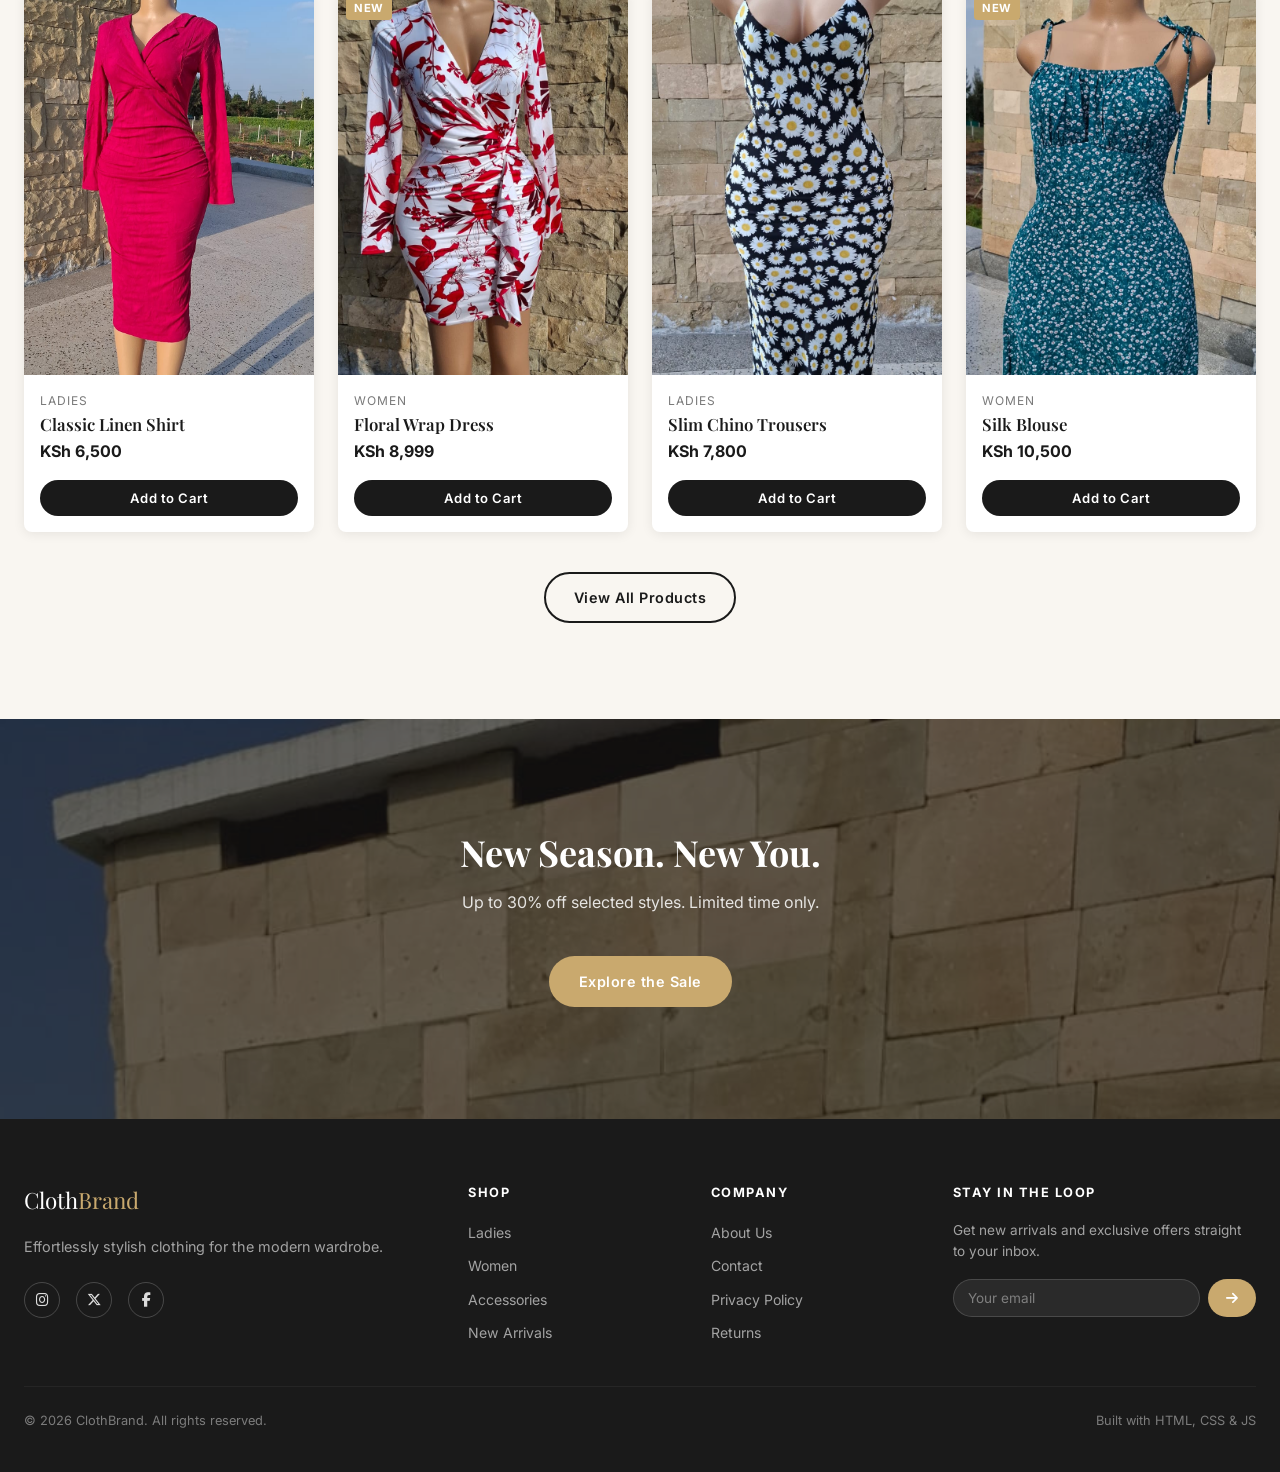
==== commit 567f6d8c: "feat: rename Men to Ladies category; switch currency to KES (KSh)" ====
--- a/src/pages/index.html
+++ b/src/pages/index.html
@@ -87,10 +87,10 @@
           <p>Find your style</p>
         </div>
         <div class="category-strip__grid">
-          <a href="shop.html?category=men" class="category-card" aria-label="Shop Men's clothing">
-            <img src="../../public/images/cbs4.jpeg" alt="Men's clothing" class="category-card__img">
+          <a href="shop.html?category=ladies" class="category-card" aria-label="Shop Ladies' clothing">
+            <img src="../../public/images/cbs4.jpeg" alt="Ladies' clothing" class="category-card__img">
             <div class="category-card__overlay">
-              <span class="category-card__label">Men</span>
+              <span class="category-card__label">Ladies</span>
             </div>
           </a>
           <a href="shop.html?category=women" class="category-card" aria-label="Shop Women's clothing">
@@ -154,7 +154,7 @@
         <div>
           <p class="footer__heading">Shop</p>
           <ul class="footer__links">
-            <li><a href="shop.html?category=men">Men</a></li>
+            <li><a href="shop.html?category=ladies">Ladies</a></li>
             <li><a href="shop.html?category=women">Women</a></li>
             <li><a href="shop.html?category=accessories">Accessories</a></li>
             <li><a href="shop.html">New Arrivals</a></li>
